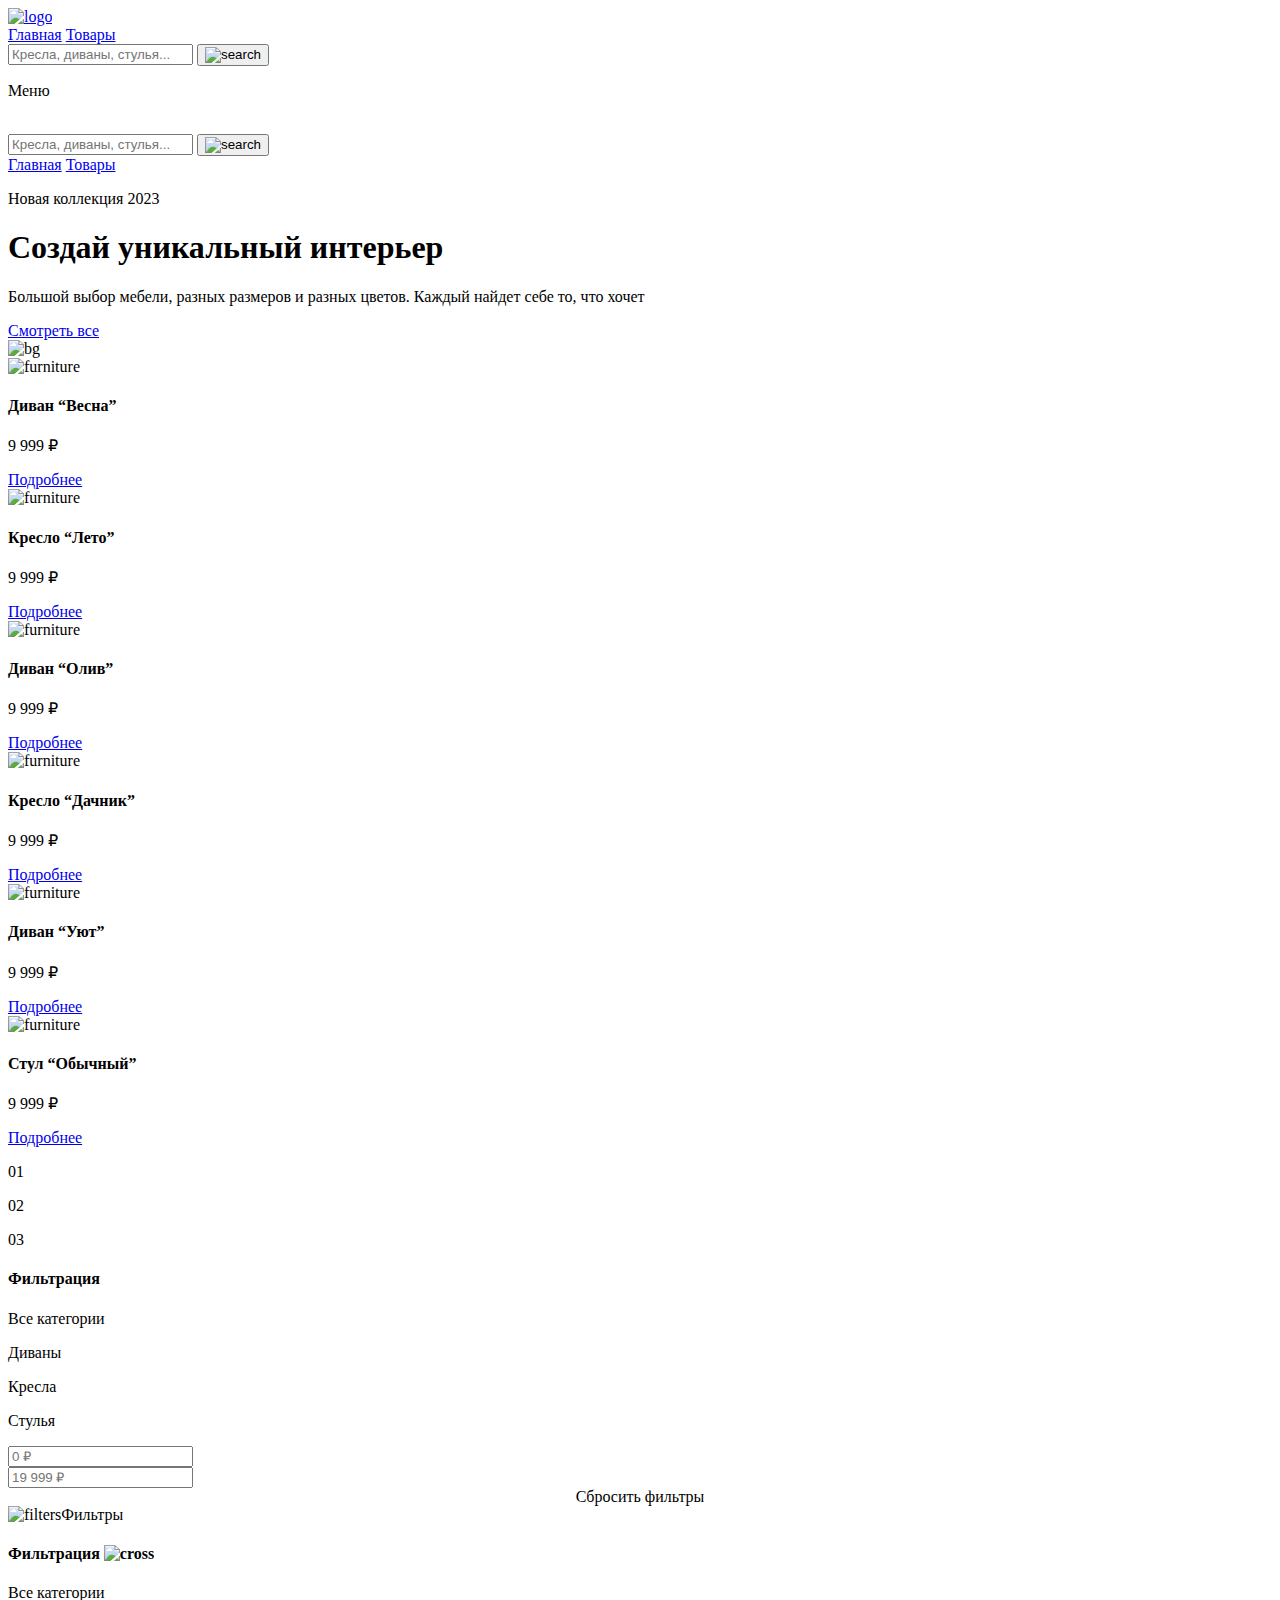
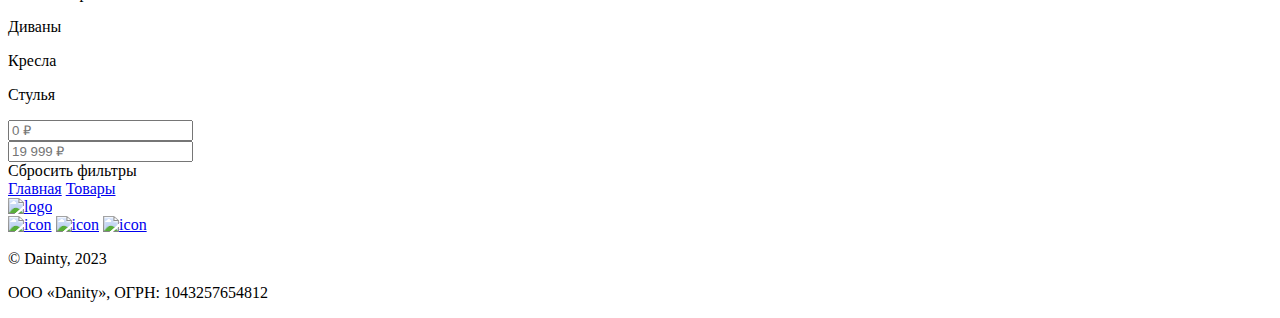
==== shop.html @ a9aa8838 "Add files via upload" ====
<!DOCTYPE html>
<html lang="en">

<head>
    <meta charset="UTF-8">
    <meta name="viewport" content="width=device-width, initial-scale=1.0">
    <title>Dainty Shop</title>
    <link rel="stylesheet" href="assets/style.css">
    <link rel="stylesheet" href="assets/fonts/stylesheet.css">
</head>

<body>
    <header>
        <div class="container">
            <div class="header-content">
                <a href="index.html"><img src="assets/svg/logo.svg" alt="logo" class="logo"></a>
                <nav class="header-nav">
                    <a href="index.html" class="nav-link">Главная</a>
                    <a href="shop.html" class="nav-link">Товары</a>
                    <form action="#" class="header-form">
                        <input type="text" placeholder="Кресла, диваны, стулья..." class="header-input">
                        <button type="submit" class="header-btn"><img src="assets/svg/search.svg" alt="search"
                                class="header-input-search"></button>
                    </form>
                </nav>
                <div id="burger" class="burger">
                    <div class="burger-line"></div>
                    <div class="burger-line"></div>
                    <div class="burger-line"></div>
                </div>
            </div>
        </div>
    </header>
    <main>
        <section id="section-menu">
            <div id="menu-bg" class="menu-background hidden">
                <div class="container">
                    <div id="menu" class="menu hidden">
                        <div class="menu-cross">
                            <p class="menu-title">Меню</p>
                            <img id="cross" src="assets/svg/cross.svg" alt="">
                        </div>
                        <nav class="header-menu-nav">
                            <form action="#" class="header-form header-menu-form">
                                <input type="text" placeholder="Кресла, диваны, стулья..." class="header-input">
                                <button type="submit" class="header-btn"><img src="assets/svg/search.svg" alt="search"
                                        class="header-input-search"></button>
                            </form>
                            <a href="index.html" class="nav-link nav-link-menu">Главная</a>
                            <a href="shop.html" class="nav-link nav-link-menu">Товары</a>
                        </nav>
                    </div>
                </div>
            </div>
        </section>
        <section id="start-shop" class="container">
            <div class="">
                <p class="up-text">Новая коллекция 2023</p>
                <h1 class="big-block-title shop-title">Создай уникальный интерьер</h1>
                <p class="big-block-desc">Большой выбор мебели, разных размеров и разных цветов. Каждый найдет себе то,
                    что хочет</p>
                <a href="single.html" class="btn">Смотреть все</a>
            </div>
            <img src="assets/img/start-shop.png" alt="bg" class="start-bg shop-bg">
        </section>
        <section id="shop">
            <div class="container">
                <div class="shop">
                    <div class="shop-left">
                        <div class="shop-cards">
                            <div class="shop-card" data-furniture="sofa">
                                <img src="assets/img/f1.png" alt="furniture" class="shop-card-img">
                                <div class="shop-card-content">
                                    <h4 class="shop-card-title">Диван “Весна”</h4>
                                    <p class="shop-card-desc">9 999 ₽</p>
                                    <a href="single.html" class="btn shop-card-btn">Подробнее</a>
                                </div>
                            </div>
                            <div class="shop-card" data-furniture="armchair">
                                <img src="assets/img/f2.png" alt="furniture" class="shop-card-img">
                                <div class="shop-card-content">
                                    <h4 class="shop-card-title">Кресло “Лето”</h4>
                                    <p class="shop-card-desc">9 999 ₽</p>
                                    <a href="single.html" class="btn shop-card-btn">Подробнее</a>
                                </div>
                            </div>
                            <div class="shop-card" data-furniture="sofa">
                                <img src="assets/img/f3.png" alt="furniture" class="shop-card-img">
                                <div class="shop-card-content">
                                    <h4 class="shop-card-title">Диван “Олив”</h4>
                                    <p class="shop-card-desc">9 999 ₽</p>
                                    <a href="single.html" class="btn shop-card-btn">Подробнее</a>
                                </div>
                            </div>
                            <div class="shop-card" data-furniture="armchair">
                                <img src="assets/img/f4.png" alt="furniture" class="shop-card-img">
                                <div class="shop-card-content">
                                    <h4 class="shop-card-title">Кресло “Дачник”</h4>
                                    <p class="shop-card-desc">9 999 ₽</p>
                                    <a href="single.html" class="btn shop-card-btn">Подробнее</a>
                                </div>
                            </div>

                            <div class="shop-card" data-furniture="sofa">
                                <img src="assets/img/f5.png" alt="furniture" class="shop-card-img">
                                <div class="shop-card-content">
                                    <h4 class="shop-card-title">Диван “Уют”</h4>
                                    <p class="shop-card-desc">9 999 ₽</p>
                                    <a href="single.html" class="btn shop-card-btn">Подробнее</a>
                                </div>
                            </div>
                            <div class="shop-card" data-furniture="chair">
                                <img src="assets/img/f6.png" alt="furniture" class="shop-card-img">
                                <div class="shop-card-content">
                                    <h4 class="shop-card-title">Стул “Обычный”</h4>
                                    <p class="shop-card-desc">9 999 ₽</p>
                                    <a href="single.html" class="btn shop-card-btn">Подробнее</a>
                                </div>
                            </div>
                        </div>
                        <div class="pagination">
                            <p class="page page-active">01</p>
                            <p class="page">02</p>
                            <p class="page">03</p>
                        </div>
                    </div>
                    <div class="shop-right">
                        <h4 class="sidebar-title">Фильтрация</h4>
                        <div class="sidebar-content">
                            <span class="filter-btn filter-all filter-btn-active" data-furniture="all">Все
                                категории</span>
                            <div class="sidebar-filtration">
                                <p class="filter-btn" data-furniture="sofa">Диваны</p>
                                <p class="filter-btn" data-furniture="armchair">Кресла</p>
                                <p class="filter-btn" data-furniture="chair">Стулья</p>
                            </div>
                            <div class="sidebar-price">
                                <input type="text" placeholder="0 ₽" class="filter-price">
                                <div class="tire"></div>
                                <input type="text" placeholder="19 999 ₽" class="filter-price">
                            </div>
                            <div style="display: flex; justify-content: center;">
                                <span class="filter-btn filter-all" data-furniture="all"
                                    style="background-color: transparent;">Cбросить фильтры</span>
                            </div>
                        </div>
                    </div>
                    <div id="filter-mobile-btn" class="filter-mobile-btn"><img src="assets/svg/filters.svg"
                            alt="filters" class="filters-img">Фильтры</div>
                    <div id="filter-mobile-block" class="filter-mobile hidden">
                        <div class="shop-right db">
                            <h4 class="sidebar-title">Фильтрация <img src="assets/svg/cross.svg" alt="cross"
                                    class="filter-cross" id="filter-cross">
                            </h4>
                            <div class="sidebar-content">
                                <span class="filter-btn filter-all filter-btn-active" data-furniture="all">Все
                                    категории</span>
                                <div class="sidebar-filtration">
                                    <p class="filter-btn" data-furniture="sofa">Диваны</p>
                                    <p class="filter-btn" data-furniture="armchair">Кресла</p>
                                    <p class="filter-btn" data-furniture="chair">Стулья</p>
                                </div>
                                <div class="sidebar-price">
                                    <input type="text" placeholder="0 ₽" class="filter-price">
                                    <div class="tire"></div>
                                    <input type="text" placeholder="19 999 ₽" class="filter-price">
                                </div>
                                <div>
                                    <span class="filter-btn filter-all" data-furniture="all"
                                        style="background-color: transparent;">Cбросить фильтры</span>
                                </div>
                            </div>
                        </div>
                    </div>
                </div>
            </div>
        </section>
    </main>
    <footer>
        <div class="container">
            <div class="footer-top">
                <div class="footer-links">
                    <a href="index.html" class="nav-link">Главная</a>
                    <a href="shop.html" class="nav-link">Товары</a>
                </div>
                <a href="index.html"><img src="assets/svg/logo.svg" alt="logo" class="footer-logo"></a>
                <div class="footer-media">
                    <a href="https://www.instagram.com/"><img src="assets/svg/instagram.svg" alt="icon"
                            class="footer-img"></a>
                    <a href="https://vk.com/"><img src="assets/svg/vk.svg" alt="icon"
                            class="footer-img footer-img-vk"></a>
                    <a href="https://www.youtube.com/"><img src="assets/svg/youtube.svg" alt="icon"
                            class="footer-img"></a>
                </div>
            </div>
            <div class="footer-bottom">
                <p class="footer-bottom-text">© Dainty, 2023</p>
                <p class="footer-bottom-text">ООО «Danity», ОГРН: 1043257654812</p>
            </div>
        </div>
    </footer>

    <script src="assets/header.js"></script>
    <script src="assets/shop.js"></script>
</body>

</html>
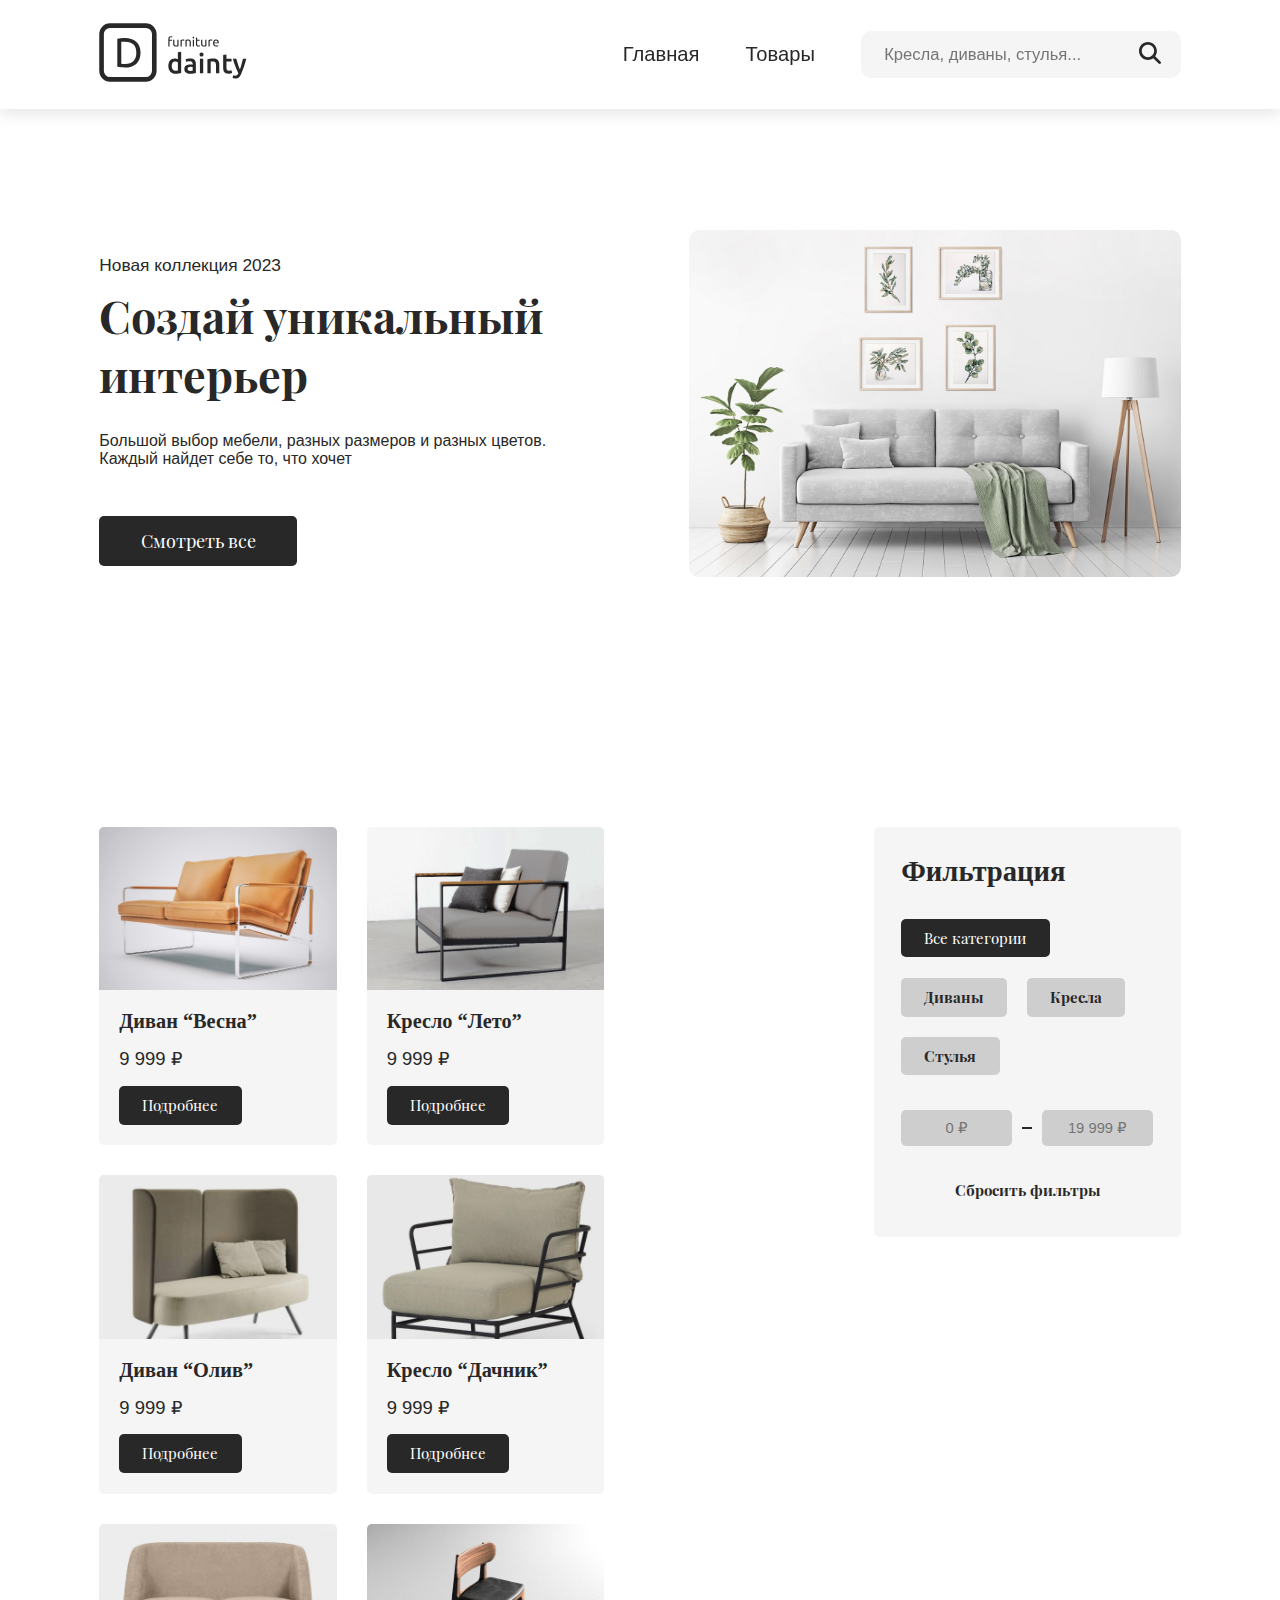
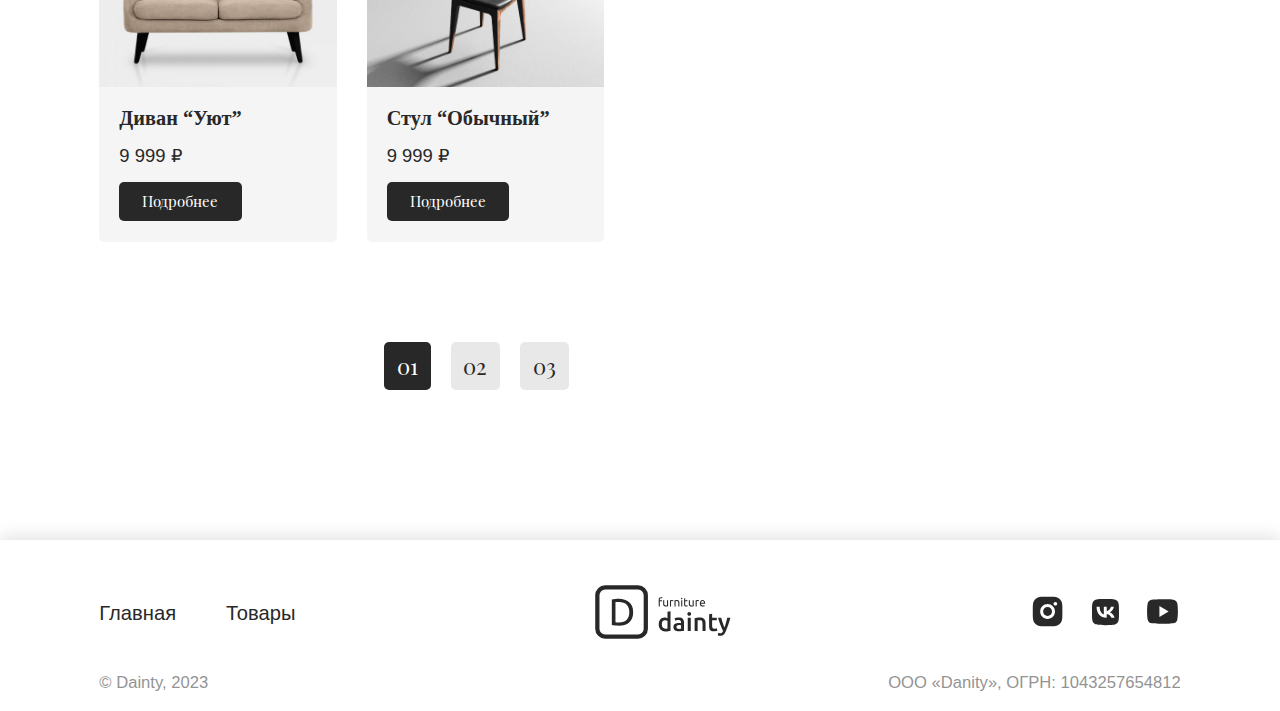
==== commit c9b9b1cc: "shop.html" ====
--- a/shop.html
+++ b/shop.html
@@ -65,6 +65,8 @@
         </section>
         <section id="shop">
             <div class="container">
+                <div id="filter-mobile-btn" class="filter-mobile-btn"><img src="assets/svg/filters.svg" alt="filters"
+                        class="filters-img">Фильтры</div>
                 <div class="shop">
                     <div class="shop-left">
                         <div class="shop-cards">
@@ -145,8 +147,8 @@
                             </div>
                         </div>
                     </div>
-                    <div id="filter-mobile-btn" class="filter-mobile-btn"><img src="assets/svg/filters.svg"
-                            alt="filters" class="filters-img">Фильтры</div>
+                    <!-- <div id="filter-mobile-btn" class="filter-mobile-btn"><img src="assets/svg/filters.svg"
+                            alt="filters" class="filters-img">Фильтры</div> -->
                     <div id="filter-mobile-block" class="filter-mobile hidden">
                         <div class="shop-right db">
                             <h4 class="sidebar-title">Фильтрация <img src="assets/svg/cross.svg" alt="cross"
@@ -204,4 +206,4 @@
     <script src="assets/shop.js"></script>
 </body>
 
-</html>+</html>
--- a/assets/style.css
+++ b/assets/style.css
@@ -0,0 +1,1358 @@
+/* GENERAL -- START*/
+
+:root {
+    --main-dark-color: #282828;
+    --light-gray-color: #F5F5F5;
+    --white-color: #ffffff;
+    --darker-gray-color: #E8E8E8;
+
+    --border-five: 5px;
+    --border-ten: 10px;
+
+    --Ubuntu: 'Ubuntu', sans-serif;
+    --PlayfairDisplay: 'Playfair Display', sans-serif;
+    --OpenSans: 'Open Sans', sans-serif;
+
+    --container: 1440;
+}
+
+* {
+    margin: 0;
+    padding: 0;
+    box-sizing: border-box;
+    color: var(--main-dark-color);
+}
+
+div {
+    margin: 0;
+    padding: 0;
+}
+
+a {
+    color: var(--main-dark-color);
+    text-decoration: none;
+}
+
+button {
+    background-color: transparent;
+    border: none;
+    outline: none;
+    cursor: pointer;
+}
+
+input {
+    background-color: transparent;
+    outline: none;
+    border: none;
+}
+
+.hidden {
+    display: none !important;
+}
+
+.container {
+    max-width: 1300px;
+    margin: auto;
+}
+
+/* .second-container {
+    max-width: 1130px;
+    margin: auto;
+} */
+
+/* GENERAL -- END*/
+
+/* HEADER -- START*/
+
+header {
+    padding: 25px 0 25px 0;
+    background-color: var(--white-color);
+    box-shadow: 0px 5px 15px rgba(0, 0, 0, 0.1);
+    position: fixed;
+    z-index: 1;
+    width: 100vw;
+    top: 0;
+}
+
+.header-content,
+.header-nav {
+    display: flex;
+    align-items: center;
+    justify-content: space-between;
+}
+
+.header-nav {
+    gap: 50px;
+}
+
+#cross {
+    cursor: pointer;
+}
+
+.filter-cross {
+    width: 20px;
+}
+
+.menu {
+    position: fixed;
+    width: 100vw;
+    height: 100vh;
+    z-index: 2;
+    background-color: var(--white-color);
+    box-shadow: 0px 5px 15px rgba(0, 0, 0, 0.1);
+    padding: 50px;
+    border-radius: var(--border-five) 0 0 var(--border-five);
+    right: 0;
+}
+
+.menu-background {
+    top: 0;
+    position: fixed;
+    width: 100vw;
+    height: 100vh;
+    background-color: rgba(28, 28, 28, 0.7);
+    z-index: 1;
+}
+
+.burger {
+    display: none;
+    flex-direction: column;
+    justify-content: center;
+    background-color: var(--main-dark-color);
+    gap: 5px;
+    box-shadow: 0 0 15px rgba(0, 0, 0, 0.1);
+    width: 40px;
+    height: 40px;
+    border-radius: var(--border-five);
+    padding: 10px;
+    cursor: pointer;
+}
+
+.burger-line {
+    width: 20px;
+    height: 2px;
+    background-color: var(--white-color);
+    border-radius: var(--border-five);
+}
+
+.header-menu-nav {
+    display: inline-flex;
+    flex-direction: column;
+    justify-content: flex-start;
+
+}
+
+.nav-link {
+    font-family: var(--Ubuntu);
+    font-size: 22px;
+}
+
+.nav-link-menu {
+    margin-bottom: 30px;
+}
+
+.nav-link-menu:last-child {
+    margin-bottom: 10px;
+}
+
+.header-form {
+    position: relative;
+}
+
+.header-menu-form {
+    margin: 30px 0;
+}
+
+.menu-title {
+    font-size: 30px;
+    font-family: var(--PlayfairDisplay);
+    font-weight: 600;
+}
+
+.menu-cross {
+    display: flex;
+    justify-content: space-between;
+}
+
+.header-btn {
+    position: absolute;
+    top: 0;
+    bottom: 0;
+    right: 20px;
+}
+
+.header-input {
+    width: 350px;
+    height: 50px;
+    background-color: var(--light-gray-color);
+    border-radius: 10px;
+    padding: 0 50px 0 25px;
+    font-family: var(--Ubuntu);
+    font-size: 18px;
+}
+
+.header-input-search {
+    width: 23px;
+}
+
+/* HEADER -- END*/
+
+/* MAIN PAGE -- START SECTION -- START*/
+
+#start {
+    padding-top: 170px;
+    margin-bottom: 150px;
+}
+
+.start {
+    position: relative;
+}
+
+.shop-bg {
+    width: 600px !important;
+}
+
+.start-bg {
+    width: 1300px;
+    border-radius: var(--border-ten);
+}
+
+#start-shop {
+    padding-top: 80px;
+}
+
+.start-content {
+    position: absolute;
+    top: 0;
+    padding: 200px 0 0 60px;
+}
+
+.up-text {
+    font-family: var(--Ubuntu);
+    font-size: 20px;
+}
+
+.big-block-title {
+    margin-top: 10px;
+    font-family: var(--PlayfairDisplay);
+    font-weight: 600;
+    font-size: 64px;
+}
+
+.shop-title {
+    font-size: 54px;
+}
+
+.big-block-desc {
+    margin: 30px 0 65px 0;
+    font-family: var(--OpenSans);
+    font-size: 18px;
+    width: 550px;
+}
+
+.btn {
+    font-family: var(--PlayfairDisplay);
+    font-size: 20px;
+    color: var(--white-color);
+    background-color: var(--main-dark-color);
+    padding: 15px 45px;
+    border-radius: var(--border-five);
+    transition: background-color, opacity 0.2s ease-in-out;
+}
+
+.btn:hover {
+    background-color: var(--main-dark-color);
+    opacity: 0.9;
+}
+
+.btn-small {
+    padding: 10px 20px;
+    font-size: 16px;
+}
+
+/* MAIN PAGE -- START SECTION -- END*/
+
+/* MAIN PAGE -- ADDED SECTION -- START*/
+
+#added {
+    margin-bottom: 150px;
+}
+
+.added-img {
+    border-radius: var(--border-ten);
+    transition: transform 0.3s ease-in-out;
+}
+
+.added-img:hover {
+    transform: scale(1.1)
+}
+
+.title {
+    font-family: var(--PlayfairDisplay);
+    font-weight: 600;
+    font-size: 36px;
+}
+
+.added-cards {
+    display: flex;
+    align-items: center;
+    justify-content: space-between;
+    margin-top: 40px;
+}
+
+.added-img {
+    width: 240px;
+}
+
+/* MAIN PAGE -- ADDED SECTION -- END*/
+
+/* MAIN PAGE -- CATEGORIES SECTION -- START*/
+
+#categories {
+    display: flex;
+    justify-content: center;
+    gap: 20px;
+    margin-bottom: 150px;
+}
+
+.big-category {
+    background-color: var(--light-gray-color);
+    border-radius: var(--border-ten);
+    padding: 45px 30px;
+    width: 650px;
+}
+
+.big-category:hover .big-category-img {
+    transform: scale(1.05) translateX(20px);
+}
+
+.big-category-top {
+    display: flex;
+    align-items: center;
+    justify-content: space-between;
+    margin-bottom: 60px;
+}
+
+.big-category-title {
+    font-family: var(--PlayfairDisplay);
+    font-weight: 600;
+    font-size: 40px;
+    margin-bottom: 10px;
+}
+
+.big-category-price {
+    font-family: var(--OpenSans);
+    font-size: 18px;
+}
+
+.big-category-img {
+    transform: translateX(20px);
+    transition: transform 0.3s ease-in-out;
+}
+
+.small-categories {
+    display: flex;
+    gap: 20px;
+    flex-direction: column;
+}
+
+.small-category {
+    display: flex;
+    align-items: center;
+    justify-content: space-between;
+    background-color: var(--light-gray-color);
+    border-radius: var(--border-ten);
+    padding: 20px 30px;
+    width: 450px;
+    height: 210px;
+}
+
+.small-category:hover .small-category-img {
+    transform: scale(1.1);
+}
+
+.small-category-title {
+    font-family: var(--PlayfairDisplay);
+    font-weight: 600;
+    font-size: 36px;
+    margin-bottom: 15px;
+}
+
+.small-category-price {
+    font-family: var(--OpenSans);
+    font-size: 16px;
+    margin-bottom: 25px;
+}
+
+.small-category-img {
+    width: 152px !important;
+    transition: transform 0.3s ease-in-out;
+}
+
+/* MAIN PAGE -- CATEGORIES SECTION -- END*/
+
+/* MAIN PAGE -- FORM SECTION -- START*/
+
+#form {
+    display: flex;
+    align-items: center;
+    justify-content: space-between;
+    margin-bottom: 150px;
+}
+
+.form {
+    display: flex;
+    flex-direction: column;
+    align-items: flex-start;
+}
+
+.form-input {
+    margin-top: 40px;
+    padding: 18px 25px;
+    font-family: var(--Ubuntu);
+    font-size: 18px;
+    background-color: var(--darker-gray-color);
+    border-radius: var(--border-five);
+    margin-bottom: 30px;
+    width: 400px;
+}
+
+.form-img {
+    width: 537px;
+    border-radius: var(--border-ten);
+}
+
+/* MAIN PAGE -- FROM SECTION -- END*/
+
+/* MAIN PAGE -- BANNER SECTION -- START*/
+#banner {
+    margin-bottom: 150px;
+}
+
+.banner-content {
+    padding: 140px 0 0 60px;
+}
+
+.banner-title {
+    width: 680px;
+    font-size: 54px;
+}
+
+.banner-title-long {
+    width: 800px;
+}
+
+.banner-desc {
+    width: 605px;
+}
+
+/* MAIN PAGE -- BANNER SECTION -- END*/
+
+/* MAIN PAGE -- MAP SECTION -- START*/
+
+#map {
+    display: flex;
+    align-items: center;
+    justify-content: space-between;
+    margin-bottom: 100px;
+}
+
+.map-img {
+    width: 725px;
+}
+
+.map-title {
+    width: 430px;
+}
+
+.map-desc {
+    font-family: var(--OpenSans);
+    font-size: 18px;
+    margin: 30px 0 40px 0;
+}
+
+/* MAIN PAGE -- MAP SECTION -- END*/
+
+/* MAIN PAGE -- FOOTER SECTION -- START*/
+
+footer {
+    background-color: var(--white-color);
+    box-shadow: 0px -5px 15px rgba(0, 0, 0, 0.1);
+    padding-top: 50px;
+}
+
+.footer-top {
+    display: flex;
+    align-items: center;
+    justify-content: space-between;
+    margin-bottom: 30px;
+}
+
+.footer-logo {
+    width: 150px;
+}
+
+.footer-links {
+    display: flex;
+    gap: 50px;
+}
+
+.footer-media {
+    display: flex;
+    align-items: center;
+    gap: 25px;
+}
+
+.footer-bottom {
+    display: flex;
+    align-items: center;
+    justify-content: space-between;
+    padding-bottom: 20px;
+}
+
+.footer-bottom-text {
+    font-family: var(--Ubuntu);
+    font-size: 18px;
+    opacity: 0.5;
+}
+
+/* MAIN PAGE -- FOOTER SECTION -- END*/
+
+/* SHOP PAGE -- START SECTION -- START*/
+
+#start-shop {
+    display: flex;
+    align-items: center;
+    justify-content: space-between;
+    margin-top: 150px;
+    margin-bottom: 250px;
+}
+
+/* SHOP PAGE -- START SECTION -- END*/
+
+/* SHOP PAGE -- SHOP SECTION -- START*/
+.shop {
+    display: inline-flex;
+    flex-direction: row;
+    align-items: flex-start;
+    justify-content: space-between;
+    width: 100%;
+    gap: 20px;
+}
+
+.shop-cards {
+    display: flex;
+    align-items: center;
+    /* justify-content: center; */
+    flex-wrap: wrap;
+    gap: 30px;
+    margin-bottom: 100px;
+}
+
+.shop-card {
+    display: inline-flex;
+    flex-direction: column;
+    align-items: flex-start;
+    background-color: var(--light-gray-color);
+    padding-bottom: 30px;
+    border-radius: var(--border-five);
+}
+
+.shop-card-img {
+    border-radius: var(--border-five) var(--border-five) 0 0;
+}
+
+.shop-card-content {
+    padding: 20px 0 0 20px;
+}
+
+.shop-card-title {
+    font-size: 22px;
+    margin-bottom: 15px;
+}
+
+.shop-card-desc {
+    font-family: var(--OpenSans);
+    font-size: 20px;
+    margin-bottom: 25px;
+}
+
+.shop-card-btn {
+    padding: 10px 30px;
+    font-size: 16px;
+}
+
+.pagination {
+    display: flex;
+    gap: 20px;
+    margin-bottom: 150px;
+}
+
+.page {
+    display: inline-flex;
+    align-items: flex-start;
+    font-family: var(--PlayfairDisplay);
+    background-color: var(--darker-gray-color);
+    padding: 10px 14px;
+    font-size: 24px;
+    cursor: pointer;
+    border-radius: var(--border-five);
+}
+
+.page-active {
+    color: var(--white-color);
+    background-color: var(--main-dark-color);
+}
+
+.pagination {
+    justify-content: center;
+}
+
+.shop-right {
+    display: inline-flex;
+    flex-direction: column;
+    justify-content: start;
+    padding: 30px;
+    background-color: var(--light-gray-color);
+    border-radius: var(--border-five);
+}
+
+.db {
+    display: block !important;
+    width: 100vw;
+    height: 100vh;
+}
+
+.sidebar-title {
+    font-size: 32px;
+    margin-bottom: 40px;
+}
+
+.filter-mobile-btn {
+    display: flex;
+    align-items: center;
+    gap: 10px;
+}
+
+#filter-mobile-block {
+    position: fixed;
+    top: 0;
+    bottom: 0;
+    right: 0;
+    left: 0;
+    background-color: rgba(28, 28, 28, 0.7);
+    width: 100vw;
+    height: 100vh;
+    z-index: 2;
+}
+
+.sidebar-filtration {
+    margin-top: 30px;
+    display: flex;
+    gap: 20px;
+    margin-bottom: 35px;
+}
+
+.filter-mobile-btn {
+    display: none;
+}
+
+.filter-btn {
+    font-family: var(--PlayfairDisplay);
+    background-color: #CECECE;
+    border-radius: var(--border-five);
+    color: var(--main-dark-color);
+    padding: 10px 25px;
+    font-weight: 600;
+    cursor: pointer;
+}
+
+.filter-btn-active {
+    background-color: var(--main-dark-color);
+    color: var(--white-color);
+    font-weight: 500;
+}
+
+.filter-price {
+    font-family: var(--OpenSans);
+    width: 120px;
+    font-size: 16px;
+    text-align: center;
+    padding: 12px 25px;
+    background-color: #CECECE;
+    border-radius: var(--border-five);
+}
+
+.sidebar-price {
+    display: flex;
+    align-items: center;
+    justify-content: center;
+    gap: 10px;
+    margin-bottom: 25px;
+}
+
+.tire {
+    background-color: var(--main-dark-color);
+    width: 10px;
+    height: 2px;
+}
+
+.filter-reset {
+    font-family: var(--PlayfairDisplay);
+    font-weight: 600;
+    font-size: 16px;
+
+}
+
+.filter-reset {
+    text-align: center;
+    margin-top: 20px;
+}
+
+/* SHOP PAGE -- SHOP SECTION -- END*/
+
+/* SINGLE PAGE -- SINGLE SECTION -- START*/
+
+.single {
+    display: flex;
+    align-items: center;
+    justify-content: space-between;
+    margin: 230px 0 150px 0;
+}
+
+.single-title {
+    font-family: var(--PlayfairDisplay);
+    font-weight: 600;
+    font-size: 48px;
+    margin-bottom: 30px;
+}
+
+.single-stats,
+.single-desc {
+    width: 550px;
+    font-family: var(--OpenSans);
+    font-size: 16px;
+    margin-bottom: 30px;
+}
+
+.single-desc {
+    margin-bottom: 60px;
+}
+
+.single-bottom {
+    display: flex;
+    align-items: center;
+    gap: 50px;
+}
+
+.single-price {
+    font-family: var(--OpenSans);
+    font-weight: 600;
+    font-size: 36px;
+}
+
+.orange {
+    background-color: #DAA36C;
+}
+
+.purple {
+    background-color: #212050;
+}
+
+.red {
+    background-color: #DF3232;
+}
+
+.blue {
+    background-color: #47B2EE;
+}
+
+.single-part {
+    display: inline-flex;
+    flex-direction: column;
+}
+
+.single-part-img {
+    position: relative;
+}
+
+.color {
+    width: 25px;
+    height: 25px;
+    border-radius: 50%;
+    cursor: pointer;
+}
+
+.colors {
+    position: absolute;
+    display: flex;
+    align-items: center;
+    gap: 15px;
+    bottom: 17px;
+    left: 15px;
+}
+
+.single-img {
+
+    width: 600px;
+    border-radius: var(--border-ten);
+}
+
+/* SINGLE PAGE -- SINGLE SECTION -- END*/
+
+/* ANIMATIONS -- START*/
+
+.from-right-to-left {
+    animation: Banner 0.7s;
+}
+
+@keyframes Banner {
+    0% {
+        transform: translateY(100px);
+    }
+
+    100% {
+        transform: translateY(0);
+    }
+}
+
+/* ANIMATIONS -- END*/
+
+@media (max-width: 1439px) {
+
+
+    .container {
+        max-width: calc(390px + (1300 - 390) * ((100vw - 390px) / (var(--container) - 390)));
+        margin: auto;
+        padding: 0 40px;
+    }
+
+    .logo {
+        width: calc(80px + (160 - 80) * ((100vw - 390px) / (var(--container) - 390)));
+    }
+
+    header {
+        padding: calc(15px + (25 - 15) * ((100vw - 390px) / (var(--container) - 390))) 0;
+    }
+
+    .header-nav {
+        gap: calc(25px + (50 - 25) * ((100vw - 390px) / (var(--container) - 390)));
+    }
+
+    .nav-link {
+        font-size: calc(10px + (22 - 10) * ((100vw - 390px) / (var(--container) - 390)));
+    }
+
+    .header-input {
+        width: calc(150px + (350 - 150) * ((100vw - 390px) / (var(--container) - 390)));
+        height: calc(25px + (50 - 25) * ((100vw - 390px) / (var(--container) - 390)));
+        padding: 0 calc(25px + (50 - 25) * ((100vw - 390px) / (var(--container) - 390))) 0 calc(12px + (25 - 12) * ((100vw - 390px) / (var(--container) - 390)));
+        font-size: calc(9px + (18 - 9) * ((100vw - 390px) / (var(--container) - 390)));
+    }
+
+    /* .header-btn {
+        width: calc(12px + (23 - 12) * ((100vw - 390px) / (var(--container) - 390)));
+    } */
+
+    .header-input-search {
+        width: calc(12px + (23 - 12) * ((100vw - 390px) / (var(--container) - 390)));
+    }
+
+    .second-container {
+        max-width: calc(390px + (1000 - 390) * ((100vw - 390px) / (var(--container) - 390)));
+        margin: auto;
+    }
+
+    #start {
+        padding-top: calc(85px + (170 - 85) * ((100vw - 390px) / (var(--container) - 390)));
+    }
+
+    .start-bg {
+        width: 85vw;
+    }
+
+    .start-content {
+        padding: calc(20px + (200 - 20) * ((100vw - 390px) / (var(--container) - 390))) 0 0 calc(30px + (60 - 30) * ((100vw - 390px) / (var(--container) - 390)));
+    }
+
+    .up-text {
+        font-size: calc(8px + (19 - 8) * ((100vw - 390px) / (var(--container) - 390)));
+    }
+
+    .big-block-title {
+        font-size: calc(10px + (64 - 10) * ((100vw - 390px) / (var(--container) - 390)));
+    }
+
+    .big-block-desc {
+        font-size: calc(5px + (18 - 5) * ((100vw - 390px) / (var(--container) - 390)));
+        width: calc(150px + (550 - 150) * ((100vw - 390px) / (var(--container) - 390)));
+        margin: calc(15px + (30 - 15) * ((100vw - 390px) / (var(--container) - 390))) 0 calc(40px + (65 - 40) * ((100vw - 390px) / (var(--container) - 390))) 0;
+    }
+
+    .btn {
+        font-size: calc(6px + (20 - 6) * ((100vw - 390px) / (var(--container) - 390)));
+        padding: calc(5px + (15 - 5) * ((100vw - 390px) / (var(--container) - 390))) calc(20px + (45 - 20) * ((100vw - 390px) / (var(--container) - 390)));
+    }
+
+    .title {
+        font-size: calc(20px + (36 - 20) * ((100vw - 390px) / (var(--container) - 390)));
+    }
+
+    .added-cards {
+        flex-wrap: wrap;
+        justify-content: flex-start;
+        gap: 20px;
+    }
+
+    .added-img {
+        width: calc(105px + (262 - 105) * ((100vw - 390px) / (var(--container) - 390)));
+    }
+
+    #categories {
+        gap: 20px;
+    }
+
+    .big-category {
+        width: calc(120px + (650 - 120) * ((100vw - 390px) / (var(--container) - 390)));
+        padding: calc(23px + (45 - 23) * ((100vw - 390px) / (var(--container) - 390))) calc(15px + (30 - 15) * ((100vw - 390px) / (var(--container) - 390)));
+    }
+
+    .big-category-img {
+        width: calc(180px + (507 - 180) * ((100vw - 390px) / (var(--container) - 390)));
+        transform: translateX(calc(5px + (20 - 5) * ((100vw - 390px) / (var(--container) - 390))));
+    }
+
+    .big-category-title {
+        font-size: calc(20px + (40 - 20) * ((100vw - 390px) / (var(--container) - 390)));
+    }
+
+    .big-category-price {
+        font-size: calc(9px + (18 - 9) * ((100vw - 390px) / (var(--container) - 390)));
+    }
+
+    .small-category {
+        width: calc(200px + (450 - 200) * ((100vw - 390px) / (var(--container) - 390)));
+        height: calc(105px + (210 - 105) * ((100vw - 390px) / (var(--container) - 390)));
+    }
+
+    .small-category-img {
+        width: calc(30px + (152 - 10) * ((100vw - 390px) / (var(--container) - 390))) !important;
+    }
+
+    .small-category-title {
+        font-size: calc(18px + (36 - 18) * ((100vw - 390px) / (var(--container) - 390)));
+    }
+
+    .small-category-price {
+        font-size: calc(12px + (16 - 12) * ((100vw - 390px) / (var(--container) - 390)));
+    }
+
+    .btn-small {
+        font-size: calc(8px + (16 - 8) * ((100vw - 390px) / (var(--container) - 390)));
+        padding: calc(5px + (10 - 5) * ((100vw - 390px) / (var(--container) - 390))) calc(10px + (20 - 10) * ((100vw - 390px) / (var(--container) - 390)));
+    }
+
+    #form {
+        justify-content: space-between;
+    }
+
+    .form-input {
+        padding: calc(9px + (18 - 9) * ((100vw - 390px) / (var(--container) - 390))) calc(13px + (25 - 13) * ((100vw - 390px) / (var(--container) - 390)));
+        font-size: calc(9px + (18 - 9) * ((100vw - 390px) / (var(--container) - 390)));
+        margin: calc(20px + (40 - 20) * ((100vw - 390px) / (var(--container) - 390))) 0 calc(15px + (30 - 15) * ((100vw - 390px) / (var(--container) - 390))) 0;
+        width: calc(180px + (400 - 200) * ((100vw - 390px) / (var(--container) - 390)));
+    }
+
+    .banner-content {
+        padding: calc(10px + (150 - 10) * ((100vw - 390px) / (var(--container) - 390))) 0 0 60px;
+
+    }
+
+    .banner-title {
+        font-size: calc(15px + (48 - 15) * ((100vw - 390px) / (var(--container) - 390)));
+        width: calc(280px + (680 - 280) * ((100vw - 390px) / (var(--container) - 390)));
+    }
+
+    .banner-desc {
+        font-size: calc(5px + (18 - 5) * ((100vw - 390px) / (var(--container) - 390)));
+    }
+
+    .form-img {
+        width: calc(100px + (537 - 100) * ((100vw - 390px) / (var(--container) - 390)));
+    }
+
+    .map-img {
+        width: 40vw;
+    }
+
+    .map-title {
+        width: calc(200px + (430 - 200) * ((100vw - 390px)/ (var(--container) - 390)));
+        font-size: calc(10px + (36 - 10) * ((100vw - 390px)/ (var(--container) - 390)));
+    }
+
+    .map-desc {
+        font-size: calc(9px + (18 - 9) * ((100vw - 390px)/ (var(--container) - 390)));
+        margin: calc(15px + (30 - 15) * ((100vw - 390px) / (var(--container) - 390))) 0 calc(20px + (40 - 20) * ((100vw - 390px) / (var(--container) - 390))) 0;
+    }
+
+    footer {
+        padding: calc(18px + (50 - 18) * ((100vw - 390px)/ (var(--container) - 390))) 0 calc(10px + (20 - 10) * ((100vw - 390px)/ (var(--container) - 390))) 0;
+    }
+
+    .footer-bottom {
+        padding: 0;
+    }
+
+    .footer-logo {
+        width: calc(60px + (150 - 60) * ((100vw - 390px)/ (var(--container) - 390)));
+    }
+
+    .footer-img {
+        width: calc(20px + (40 - 20) * ((100vw - 390px)/ (var(--container) - 390)));
+    }
+
+    .footer-img-vk {
+        width: calc(18px + (28 - 18) * ((100vw - 390px)/ (var(--container) - 390)));
+    }
+
+    .footer-bottom-text {
+        font-size: calc(9px + (18 - 9) * ((100vw - 390px)/ (var(--container) - 390)));
+    }
+
+    .shop-title {
+        font-size: calc(16px + (50 - 16) * ((100vw - 390px)/ (var(--container) - 390)));
+    }
+
+    .shop-bg {
+        width: calc(170px + (550 - 170) * ((100vw - 390px)/ (var(--container) - 390))) !important;
+    }
+
+    .shop-card-img {
+        width: calc(100px + (262 - 100) * ((100vw - 390px)/ (var(--container) - 390)));
+    }
+
+    .shop-card-title {
+        font-size: calc(11px + (22 - 11) * ((100vw - 390px)/ (var(--container) - 390)));
+    }
+
+    .shop-right {
+        padding: calc(15px + (30 - 15) * ((100vw - 390px)/ (var(--container) - 390)));
+    }
+
+    .sidebar-title {
+        font-size: calc(10px + (32 - 10) * ((100vw - 390px)/ (var(--container) - 390)));
+    }
+
+    .sidebar-filtration {
+        flex-wrap: wrap;
+    }
+
+    .filter-btn {
+        font-size: calc(8px + (16 - 8) * ((100vw - 390px)/ (var(--container) - 390)));
+        padding: calc(5px + (10 - 5) * ((100vw - 390px)/ (var(--container) - 390))) calc(13px + (25 - 13) * ((100vw - 390px)/ (var(--container) - 390)));
+    }
+
+    .filter-price {
+        width: calc(60px + (120 - 60) * ((100vw - 390px)/ (var(--container) - 390)));
+        height: calc(19px + (39 - 19) * ((100vw - 390px)/ (var(--container) - 390)));
+        font-size: calc(8px + (16 - 8) * ((100vw - 390px)/ (var(--container) - 390)));
+        padding: calc(6px + (12 - 6) * ((100vw - 390px)/ (var(--container) - 390))) calc(13px + (25 - 13) * ((100vw - 390px)/ (var(--container) - 390)));
+    }
+
+    .shop-card-desc {
+        font-size: calc(10px + (20 - 10) * ((100vw - 390px)/ (var(--container) - 390)));
+    }
+
+    .shop-card-btn {
+        font-size: calc(8px + (16 - 8) * ((100vw - 390px)/ (var(--container) - 390)));
+        padding: calc(5px + (10 - 5) * ((100vw - 390px)/ (var(--container) - 390))) calc(13px + (25 - 13) * ((100vw - 390px)/ (var(--container) - 390)));
+    }
+
+    .page {
+        font-size: calc(12px + (24 - 12) * ((100vw - 390px)/ (var(--container) - 390)));
+        padding: calc(5px + (10 - 5) * ((100vw - 390px)/ (var(--container) - 390))) calc(7px + (14 - 7) * ((100vw - 390px)/ (var(--container) - 390)));
+    }
+
+    .single {
+        margin: calc(115px + (230 - 115) * ((100vw - 390px)/ (var(--container) - 390))) 0 calc(75px + (150 - 75) * ((100vw - 390px)/ (var(--container) - 390))) 0;
+    }
+
+    .single-title {
+        font-size: calc(10px + (48 - 10) * ((100vw - 390px)/ (var(--container) - 390)));
+        margin-bottom: calc(10px + (30 - 10) * ((100vw - 390px)/ (var(--container) - 390)));
+    }
+
+    .single-stats,
+    .single-desc {
+        font-size: calc(8px + (16 - 8) * ((100vw - 390px)/ (var(--container) - 390)));
+        margin-bottom: calc(10px + (30 - 10) * ((100vw - 390px)/ (var(--container) - 390)));
+    }
+
+    .single-desc {
+        margin-bottom: calc(20px + (60 - 20) * ((100vw - 390px)/ (var(--container) - 390)));
+    }
+
+    .single-desc,
+    .single-part {
+        width: calc(200px + (550 - 200) * ((100vw - 390px)/ (var(--container) - 390)));
+    }
+
+    .single-img {
+        width: calc(150px + (550 - 150) * ((100vw - 390px)/ (var(--container) - 390)));
+    }
+
+    .single-price {
+        font-size: calc(11px + (36 - 11) * ((100vw - 390px)/ (var(--container) - 390)));
+    }
+
+    .color {
+        width: calc(10px + (25 - 10) * ((100vw - 390px)/ (var(--container) - 390)));
+        height: calc(10px + (25 - 10) * ((100vw - 390px)/ (var(--container) - 390)));
+    }
+}
+
+@media (max-width: 960px) {
+    .big-category-img {
+        transform: none;
+        transition: none;
+    }
+
+    .big-category:hover .big-category-img {
+        transform: none;
+    }
+
+    .small-category:hover .small-category-img {
+        transform: none;
+    }
+
+    .small-category-img {
+        width: calc(30px + (152 - 10) * ((100vw - 390px) / (var(--container) - 390))) !important;
+    }
+
+    .small-category-img {
+        transition: none;
+    }
+
+    .header-nav {
+        display: none;
+    }
+
+    .burger {
+        display: flex;
+    }
+
+    .header-input {
+        width: calc(150px + (400 - 150) * ((100vw - 390px) / (var(--container) - 390)));
+        height: calc(25px + (60 - 25) * ((100vw - 390px) / (var(--container) - 390)));
+        padding: 0 calc(25px + (50 - 25) * ((100vw - 390px) / (var(--container) - 390))) 0 calc(12px + (25 - 12) * ((100vw - 390px) / (var(--container) - 390)));
+        font-size: calc(9px + (18 - 9) * ((100vw - 390px) / (var(--container) - 390)));
+    }
+
+    .nav-link {
+        font-size: calc(10px + (26 - 10) * ((100vw - 390px) / (var(--container) - 390)));
+    }
+
+    .shop-right {
+        display: none;
+    }
+
+    .filters-img {
+        width: 21px;
+    }
+
+    .filter-mobile-btn {
+        display: flex;
+        align-items: center;
+        font-family: var(--Ubuntu);
+        cursor: pointer;
+    }
+
+    .sidebar-title {
+        display: flex;
+        align-items: center;
+        justify-content: space-between;
+    }
+
+    .big-category-img {
+        width: 100%;
+        /* transform: translateX(calc(40px + (90 - 40) * ((100vw - 390px) / (var(--container) - 390)))); */
+    }
+
+    .shop-right {
+        padding: calc(30px + (50 - 30) * ((100vw - 390px)/ (var(--container) - 390)));
+    }
+
+    .sidebar-price {
+        justify-content: left;
+    }
+}
+
+@media (max-width: 760px) {
+    .start-bg {
+        display: none;
+    }
+
+    .small-category-img {
+        width: calc(30px + (152 - 10) * ((100vw - 390px) / (var(--container) - 390))) !important;
+    }
+
+    .small-category-img {
+        transition: none;
+    }
+
+    .small-category:hover .small-category-img {
+        transform: none;
+    }
+
+    .start-content {
+        position: relative;
+        text-align: center;
+        padding-left: 0;
+    }
+
+    .up-text {
+        font-size: calc(15px + (19 - 15) * ((100vw - 390px) / (var(--container) - 390)));
+    }
+
+    .big-block-title {
+        font-size: calc(35px + (54 - 35) * ((100vw - 390px) / (var(--container) - 390)));
+        /* font-size: 54px; */
+    }
+
+    .big-block-desc {
+        font-size: calc(12px + (18 - 12) * ((100vw - 390px) / (var(--container) - 390)));
+        /* font-size: 18px; */
+        width: 100%;
+        margin: calc(15px + (30 - 15) * ((100vw - 390px) / (var(--container) - 390))) 0 calc(40px + (65 - 40) * ((100vw - 390px) / (var(--container) - 390))) 0;
+    }
+
+    .btn {
+        font-size: calc(12px + (20 - 12) * ((100vw - 390px) / (var(--container) - 390)));
+        padding: calc(10px + (15 - 10) * ((100vw - 390px) / (var(--container) - 390))) calc(20px + (45 - 20) * ((100vw - 390px) / (var(--container) - 390)));
+        /* font-size: 20px;
+        padding: 15px 45px; */
+    }
+
+    /* .mobile-block-desc {
+        width: 100%;
+        margin: auto;
+    } */
+
+    .added-img {
+        width: calc(165px + (250 - 165) * ((100vw - 390px) / (var(--container) - 390)));
+    }
+
+    #categories {
+        display: block;
+    }
+
+    .big-category {
+        width: 100%;
+        justify-content: center;
+        margin: auto;
+    }
+
+    .big-category-img {
+        width: 90%;
+        padding-left: calc(30px + (50 - 30) * ((100vw - 390px) / (var(--container) - 390)));
+    }
+
+    .big-category:hover .big-category-img {
+        transform: none;
+        transition: none;
+    }
+
+    .small-categories {
+        margin-top: 20px;
+        justify-content: center;
+    }
+
+    .small-category {
+        width: 100%;
+        height: unset;
+        /* padding: 40px 60px 45px 40px; */
+        padding: calc(20px + (40 - 20) * ((100vw - 390px) / (var(--container) - 390))) calc(30px + (60 - 30) * ((100vw - 390px) / (var(--container) - 390))) calc(23px + (45 - 23) * ((100vw - 390px) / (var(--container) - 390))) calc(20px + (40 - 20) * ((100vw - 390px) / (var(--container) - 390)));
+    }
+
+    .small-category-title {}
+
+    .small-category-price {
+        margin-bottom: 40px;
+    }
+
+    .small-category-img {
+        width: 35% !important;
+    }
+
+    .btn-small {
+        font-size: calc(12px + (24 - 12) * ((100vw - 390px) / (var(--container) - 390)));
+        padding: calc(10px + (20 - 10) * ((100vw - 390px) / (var(--container) - 390))) calc(15px + (30 - 15) * ((100vw - 390px) / (var(--container) - 390)));
+    }
+
+    #form {
+        justify-content: center;
+    }
+
+    .form-input {
+        width: calc(240px + (270 - 240) * ((100vw - 390px) / (var(--container) - 390)));
+        height: calc(45px + (50 - 45) * ((100vw - 390px) / (var(--container) - 390)));
+
+        padding: calc(9px + (12 - 9) * ((100vw - 390px) / (var(--container) - 390))) calc(13px + (25 - 13) * ((100vw - 390px) / (var(--container) - 390)));
+        font-size: calc(12px + (20 - 12) * ((100vw - 390px) / (var(--container) - 390)));
+        margin: calc(20px + (40 - 20) * ((100vw - 390px) / (var(--container) - 390))) auto calc(15px + (30 - 15) * ((100vw - 390px) / (var(--container) - 390))) auto;
+    }
+
+    .form-img-first {
+        display: none;
+    }
+
+    .input-title {
+        margin: auto;
+    }
+
+    .banner-title {
+        width: 100%;
+        font-size: calc(32px + (48 - 32) * ((100vw - 390px) / (var(--container) - 390)));
+    }
+
+    #map {
+        flex-direction: column;
+    }
+
+    .map-img {
+        width: calc(360px + (760 - 360) * ((100vw - 390px) / (var(--container) - 390)));
+        margin-bottom: 50px;
+    }
+
+    .map-title {
+        text-align: center;
+        font-size: calc(21px + (36 - 21) * ((100vw - 390px)/ (var(--container) - 390)));
+        width: calc(250px + (400 - 250) * ((100vw - 390px)/ (var(--container) - 390)));
+
+    }
+
+    .map-desc {
+        font-size: calc(12px + (18 - 12) * ((100vw - 390px)/ (var(--container) - 390)));
+        width: calc(240px + (250 - 240) * ((100vw - 390px)/ (var(--container) - 390)));
+        text-align: center;
+        margin: 20px auto;
+    }
+
+    .form-btn {
+        /* margin-left: calc(105px + (110 - 105) * ((100vw - 390px)/ (var(--container) - 390))); */
+        text-align: center;
+        margin: 10px auto;
+    }
+
+    .footer-links {
+        gap: calc(15px + (30 - 15) * ((100vw - 390px)/ (var(--container) - 390)));
+    }
+
+    .footer-media {
+        gap: calc(12px + (25 - 12) * ((100vw - 390px)/ (var(--container) - 390)));
+    }
+
+    .footer-bottom-text {
+        font-size: calc(7px + (18 - 7) * ((100vw - 390px)/ (var(--container) - 390)));
+    }
+}
--- a/assets/fonts/stylesheet.css
+++ b/assets/fonts/stylesheet.css
@@ -0,0 +1,72 @@
+@font-face {
+    font-family: 'Playfair Display';
+    src: url('PlayfairDisplay-Black.eot');
+    src: local('Playfair Display Black'), local('PlayfairDisplay-Black'),
+        url('PlayfairDisplay-Black.eot?#iefix') format('embedded-opentype'),
+        url('PlayfairDisplay-Black.woff2') format('woff2'),
+        url('PlayfairDisplay-Black.woff') format('woff'),
+        url('PlayfairDisplay-Black.ttf') format('truetype');
+    font-weight: 900;
+    font-style: normal;
+}
+
+@font-face {
+    font-family: 'Playfair Display';
+    src: url('PlayfairDisplay-Regular.eot');
+    src: local('Playfair Display Regular'), local('PlayfairDisplay-Regular'),
+        url('PlayfairDisplay-Regular.eot?#iefix') format('embedded-opentype'),
+        url('PlayfairDisplay-Regular.woff2') format('woff2'),
+        url('PlayfairDisplay-Regular.woff') format('woff'),
+        url('PlayfairDisplay-Regular.ttf') format('truetype');
+    font-weight: normal;
+    font-style: normal;
+}
+
+@font-face {
+    font-family: 'Playfair Display';
+    src: url('PlayfairDisplay-Bold.eot');
+    src: local('Playfair Display Bold'), local('PlayfairDisplay-Bold'),
+        url('PlayfairDisplay-Bold.eot?#iefix') format('embedded-opentype'),
+        url('PlayfairDisplay-Bold.woff2') format('woff2'),
+        url('PlayfairDisplay-Bold.woff') format('woff'),
+        url('PlayfairDisplay-Bold.ttf') format('truetype');
+    font-weight: bold;
+    font-style: normal;
+}
+
+@font-face {
+    font-family: 'Playfair Display';
+    src: url('PlayfairDisplay-Italic.eot');
+    src: local('Playfair Display Italic'), local('PlayfairDisplay-Italic'),
+        url('PlayfairDisplay-Italic.eot?#iefix') format('embedded-opentype'),
+        url('PlayfairDisplay-Italic.woff2') format('woff2'),
+        url('PlayfairDisplay-Italic.woff') format('woff'),
+        url('PlayfairDisplay-Italic.ttf') format('truetype');
+    font-weight: normal;
+    font-style: italic;
+}
+
+@font-face {
+    font-family: 'Playfair Display';
+    src: url('PlayfairDisplay-BlackItalic.eot');
+    src: local('Playfair Display Black Italic'), local('PlayfairDisplay-BlackItalic'),
+        url('PlayfairDisplay-BlackItalic.eot?#iefix') format('embedded-opentype'),
+        url('PlayfairDisplay-BlackItalic.woff2') format('woff2'),
+        url('PlayfairDisplay-BlackItalic.woff') format('woff'),
+        url('PlayfairDisplay-BlackItalic.ttf') format('truetype');
+    font-weight: 900;
+    font-style: italic;
+}
+
+@font-face {
+    font-family: 'Playfair Display';
+    src: url('PlayfairDisplay-BoldItalic.eot');
+    src: local('Playfair Display Bold Italic'), local('PlayfairDisplay-BoldItalic'),
+        url('PlayfairDisplay-BoldItalic.eot?#iefix') format('embedded-opentype'),
+        url('PlayfairDisplay-BoldItalic.woff2') format('woff2'),
+        url('PlayfairDisplay-BoldItalic.woff') format('woff'),
+        url('PlayfairDisplay-BoldItalic.ttf') format('truetype');
+    font-weight: bold;
+    font-style: italic;
+}
+
